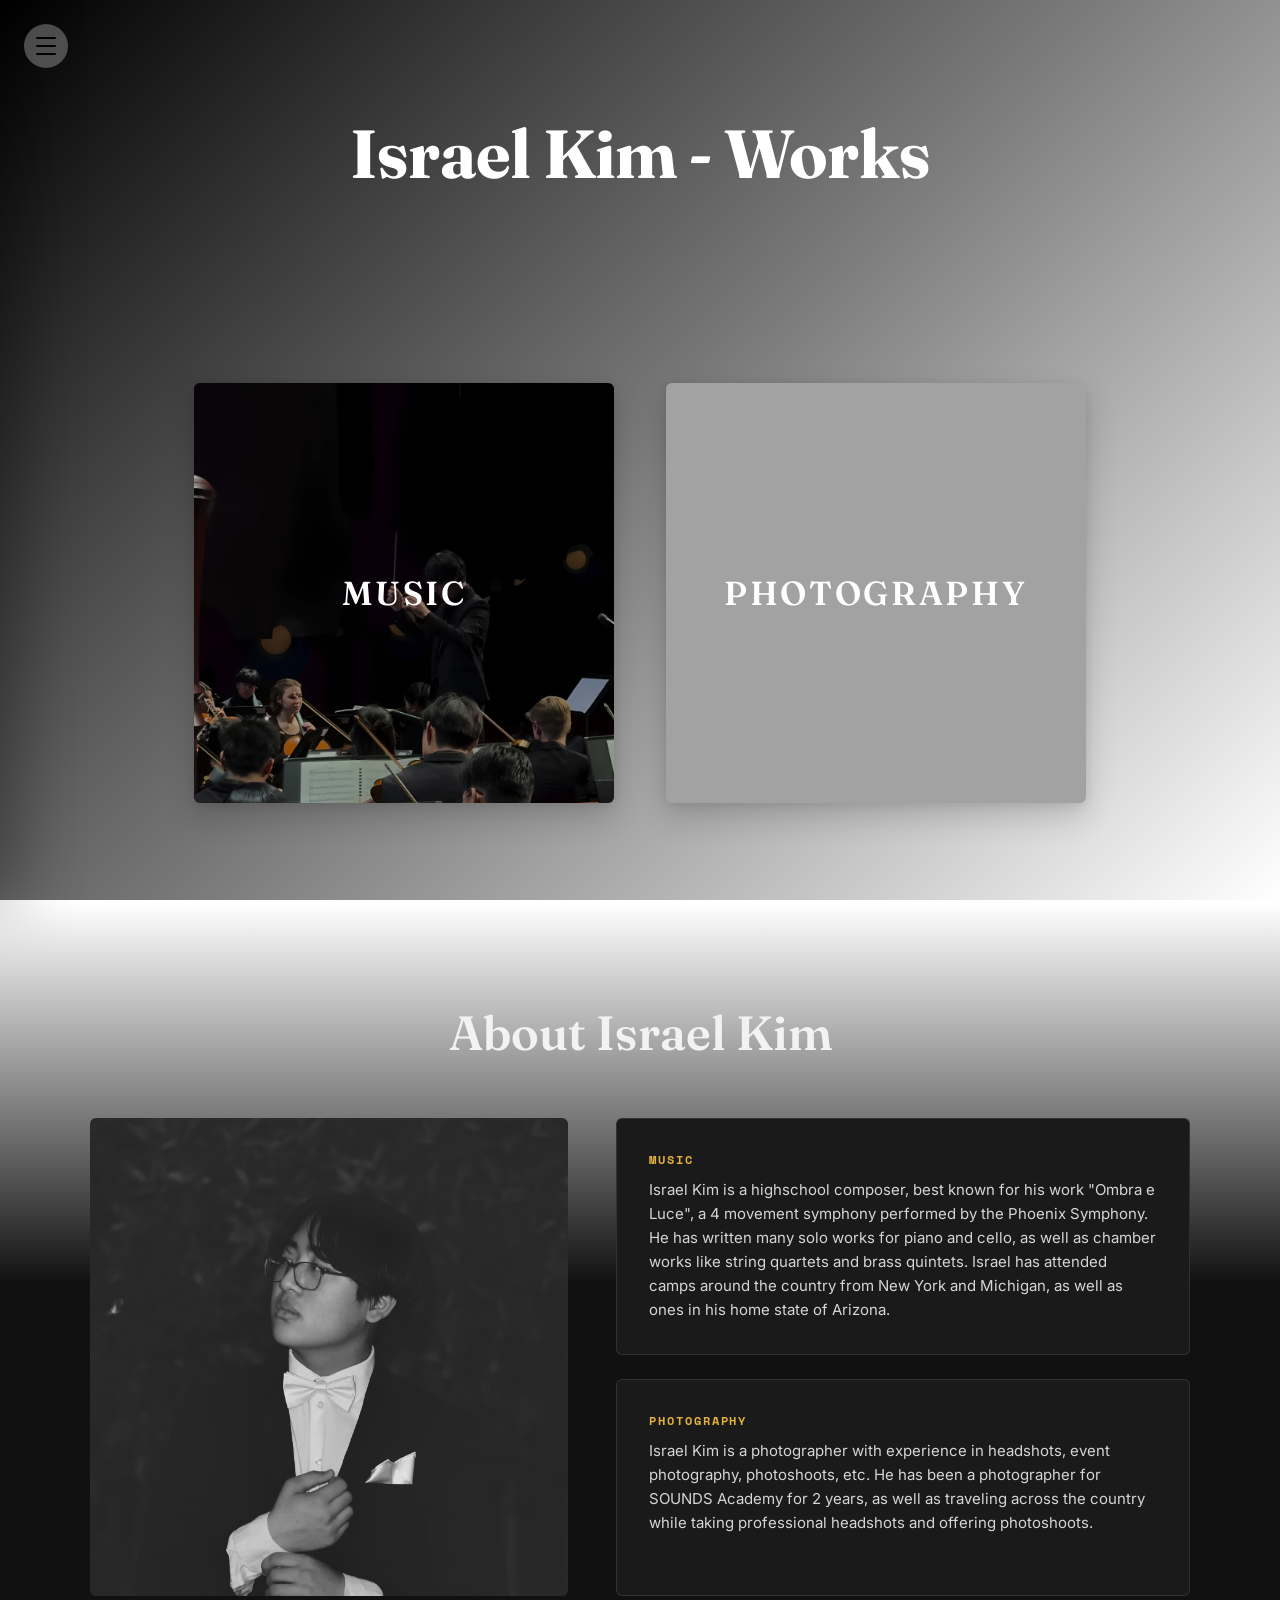
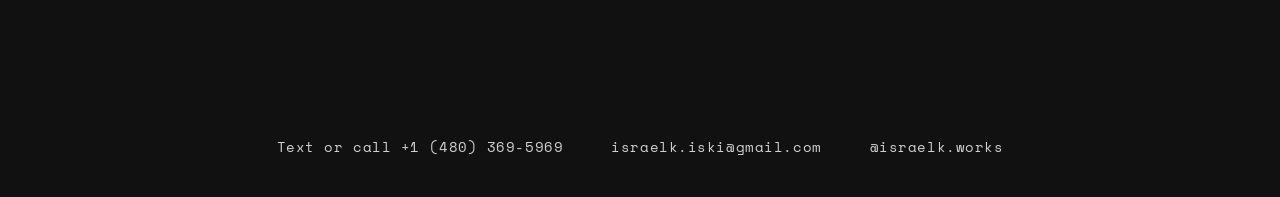
==== index.html @ 0e0b4b6c "Add files via upload" ====
<!doctype html>
<html lang="en">
<head>
<meta charset="UTF-8">
<meta name="viewport" content="width=device-width, initial-scale=1.0">
<title>Israel Kim - Works</title>
<link rel="preconnect" href="https://fonts.googleapis.com">
<link rel="preconnect" href="https://fonts.gstatic.com" crossorigin>
<link href="https://fonts.googleapis.com/css2?family=Fraunces:ital,opsz,wght@0,9..144,300;0,9..144,600;1,9..144,500&family=Space+Mono:wght@400;700&family=Inter:wght@400;500&display=swap" rel="stylesheet">
<link rel="stylesheet" href="style.css">
<link rel="icon" type="image/x-icon" href="/Pictures/squareImage-1200x1200.png">
</head>
<body class="home">

<button class="nav-toggle" id="navToggle" aria-label="Open menu" aria-expanded="false">
  <span></span><span></span><span></span>
</button>

<div class="nav-overlay" id="navOverlay"></div>

<nav class="sidenav" id="sideNav" aria-hidden="true">
  <a href="/">Home</a>
  <a href="/music">Music</a>
  <a href="/photography">Photography</a>
  <a href="/#contact">Contact</a>
  <a href="mailto:israelk.iski@gmail.com">israelk.iski@gmail.com</a>
</nav>

<header class="hero">
  <h1 class="hero__title">Israel Kim - Works</h1>
</header>

<main class="buttons">

  <a href="/music" class="btn btn--music" aria-label="Enter Music">
    <span class="btn__label">Music</span>
  </a>

  <a href="/photography" class="btn btn--photo" aria-label="Enter Photography">
    <span class="btn__label">Photography</span>
  </a>

</main>

<section class="about">
  <h2 class="about__title">About Israel Kim</h2>
  <div class="about__grid">
    <div class="about__photo" style="background-image: url('/Pictures/IMG_4898.jpg')"></div>
    <div class="about__bios">
      <div class="bio-box">
        <h3>Music</h3>
        <p>Israel Kim is a highschool composer, best known for his work "Ombra e Luce", a 4 movement symphony performed by the Phoenix Symphony. He has written many solo works for piano and cello, as well as chamber works like string quartets and brass quintets. Israel has attended camps around the country from New York and Michigan, as well as ones in his home state of Arizona.</p>
      </div>
      <div class="bio-box">
        <h3>Photography</h3>
        <p>Israel Kim is a photographer with experience in headshots, event photography, photoshoots, etc. He has been a photographer for SOUNDS Academy for 2 years, as well as traveling across the country while taking professional headshots and offering photoshoots.</p>
      </div>
    </div>
  </div>
</section>

<footer class="contact-strip" id="contact">
  <a href="tel:+14803695969">Text or call +1 (480) 369-5969</a>
  <a href="mailto:israelk.iski@gmail.com">israelk.iski@gmail.com</a>
  <a href="https://www.instagram.com/israelk.works?utm_source=ig_web_button_share_sheet&igsh=ZDNlZDc0MzIxNw==" target="_blank" rel="noopener noreferrer">@israelk.works</a>
</footer>

<script>
  const navToggle = document.getElementById('navToggle');
  const sideNav = document.getElementById('sideNav');
  const navOverlay = document.getElementById('navOverlay');

  function toggleNav() {
    const isOpen = document.body.classList.toggle('nav-open');
    navToggle.setAttribute('aria-expanded', isOpen);
    sideNav.setAttribute('aria-hidden', !isOpen);
  }

  navToggle.addEventListener('click', toggleNav);
  navOverlay.addEventListener('click', toggleNav);
</script>

</body>
</html>
---- style.css ----
/* ---------- tokens ---------- */
:root {
  --ink: #e3fff2;       /* music ground */
  --ink-2: #1B1D27;
  --amber: #E3B23C;     /* music accent, stage light */
  --amber-dim: #8a6c28;

  --bone: #2c5e47;      /* photography ground */
  --bone-2: #E4DDCE;
  --teal: #d9d9d9;      /* photography accent, darkroom ink */
  --teal-dim: #5c6c74;

  --paper: #1c1c1c;
  --line-on-dark: rgba(29, 36, 35,1);
  --line-on-light: rgba(18,19,26,0.14);

  --display: 'Fraunces', serif;
  --mono: 'Space Mono', monospace;
  --body: 'Inter', system-ui, sans-serif;
}

* { box-sizing: border-box; }
html, body { height: 100%; }
html { scroll-behavior: smooth; }
body {
  margin: 0;
  font-family: var(--body);
  background: var(--ink);
  color: var(--paper);
  overflow-x: hidden;
}
a { color: inherit; text-decoration: none; }

@media (prefers-reduced-motion: reduce) {
  * { animation-duration: 0.001ms !important; transition-duration: 0.001ms !important; }
}

/* ---------- minimalist homepage ---------- */
body.home {
  background: linear-gradient(135deg, #000000 0%, #7a7a7a 50%, #ffffff 100%);
  background-attachment: fixed;
  min-height: 100vh;
}

.hero {
  height: 34vh;
  min-height: 200px;
  display: flex;
  align-items: center;
  justify-content: center;
  isolation: isolate;
}

.hero__title {
  margin: 0;
  font-family: var(--display);
  font-weight: 700;
  font-size: clamp(30px, 6vw, 68px);
  letter-spacing: -0.01em;
  color: #fff;
  mix-blend-mode: difference;
  text-align: center;
  padding: 0 24px;
}

.buttons {
  display: flex;
  flex-wrap: wrap;
  align-items: center;
  justify-content: center;
  gap: clamp(20px, 4vw, 56px);
  padding: clamp(36px, 6vw, 80px) 5vw clamp(50px, 8vw, 100px);
}

.btn {
  position: relative;
  display: flex;
  align-items: center;
  justify-content: center;
  overflow: hidden;
  width: min(36vw, 420px);
  aspect-ratio: 1 / 1;
  border-radius: 6px;
  background-color: #cfcfcf;
  background-size: cover;
  background-position: center;
  box-shadow: 0 14px 30px rgba(0,0,0,0.16), 0 2px 8px rgba(0,0,0,0.08);
  transition: transform 420ms cubic-bezier(.19,1,.22,1), box-shadow 420ms ease;
  isolation: isolate;
}

/* backgrounds Ã¢â‚¬â€ swap these two url()s for new photos any time */
.btn--music { background-image: url("/Pictures/image1.jpg"); }
.btn--photo { background-image: url("/Pictures/IMG_6822.jpeg"); }

.btn::before {
  content: "";
  position: absolute;
  inset: 0;
  background: rgba(0,0,0,0.22);
  transition: background 420ms ease;
  z-index: 0;
}

.btn__label {
  position: relative;
  z-index: 1;
  font-family: var(--display);
  font-weight: 600;
  font-size: clamp(20px, 2.6vw, 36px);
  color: #fff;
  letter-spacing: 0.08em;
  text-transform: uppercase;
  transition: text-shadow 420ms ease, transform 420ms ease;
}

.btn:hover,
.btn:focus-visible {
  transform: translateY(-6px) scale(1.02);
  box-shadow: 0 24px 48px rgba(0,0,0,0.26), 0 0 60px rgba(255,255,255,0.35);
}
.btn--music:hover, .btn--music:focus-visible {
  box-shadow: 0 24px 48px rgba(0,0,0,0.26), 0 0 60px rgba(227,178,60,0.55);
}
.btn--photo:hover, .btn--photo:focus-visible {
  box-shadow: 0 24px 48px rgba(0,0,0,0.26), 0 0 60px rgba(34,48,58,0.45);
}

.btn:hover::before { background: rgba(0,0,0,0.1); }

.btn:hover .btn__label,
.btn:focus-visible .btn__label {
  transform: scale(1.04);
  text-shadow: 0 0 18px rgba(255,255,255,0.9), 0 0 46px rgba(255,255,255,0.55);
}

.btn:focus-visible {
  outline: 2px solid #fff;
  outline-offset: -6px;
}

/* ---------- mobile ---------- */
@media (max-width: 719px) {
  .hero { height: 26vh; min-height: 160px; }
  .buttons {
    flex-direction: column;
    padding: 28px 8vw 56px;
    gap: 28px;
  }
  .btn { width: min(78vw, 380px); }
}

/* ---------- hamburger + sliding sidebar ---------- */
.nav-toggle {
  position: fixed;
  top: 24px;
  left: 24px;
  z-index: 60;
  width: 44px;
  height: 44px;
  display: flex;
  flex-direction: column;
  align-items: center;
  justify-content: center;
  gap: 6px;
  background: rgba(255,255,255,0.28);
  border: none;
  border-radius: 50%;
  cursor: pointer;
  backdrop-filter: blur(3px);
  transition: background 300ms ease;
}
.nav-toggle:hover { background: rgba(255,255,255,0.42); }

.nav-toggle span {
  display: block;
  width: 20px;
  height: 2px;
  background: currentColor;
  border-radius: 2px;
  transition: transform 380ms cubic-bezier(.19,1,.22,1), opacity 220ms ease;
}

body.nav-open .nav-toggle span:nth-child(1) { transform: translateY(8px) rotate(45deg); }
body.nav-open .nav-toggle span:nth-child(2) { opacity: 0; }
body.nav-open .nav-toggle span:nth-child(3) { transform: translateY(-8px) rotate(-45deg); }

.sidenav {
  position: fixed;
  top: 0;
  left: 0;
  height: 100vh;
  width: min(280px, 78vw);
  background: #101010;
  box-shadow: 20px 0 60px rgba(0,0,0,0.3);
  z-index: 55;
  display: flex;
  flex-direction: column;
  gap: 4px;
  padding: 104px 32px 32px;
  transform: translateX(-100%);
  transition: transform 480ms cubic-bezier(.19,1,.22,1);
}
body.nav-open .sidenav { transform: translateX(0); }

.sidenav a {
  font-family: var(--display);
  font-size: 20px;
  color: #fff;
  padding: 14px 0;
  border-bottom: 1px solid rgba(255,255,255,0.14);
  transition: opacity 200ms ease;
}
.sidenav a:hover { opacity: 0.6; }

.nav-overlay {
  position: fixed;
  inset: 0;
  background: rgba(0,0,0,0.4);
  opacity: 0;
  pointer-events: none;
  transition: opacity 420ms ease;
  z-index: 50;
}
body.nav-open .nav-overlay { opacity: 1; pointer-events: auto; }

/* ---------- shared sub-page chrome ---------- */
.page {
  min-height: 100vh;
}
.page--music { background: var(--ink); color: var(--paper); }
.page--photo { background: var(--bone); color: var(--teal); }

.page__header {
  display: flex;
  align-items: center;
  justify-content: end;
  gap: 10px;
  padding: clamp(20px, 4vw, 40px) clamp(24px, 5vw, 64px);
  border-bottom: 1px solid var(--line-on-dark);
}
.page--photo .page__header { border-bottom: 1px solid var(--line-on-light); }

.back {
  position: static !important;
  font-size: 20px;
}

.page__kicker {
  font-family: var(--mono);
  font-size: 12px;
  letter-spacing: 0.18em;
  text-transform: uppercase;
  opacity: 0.6;
}

.page__title {
  font-family: var(--display);
  font-weight: 600;
  font-size: clamp(40px, 7vw, 88px);
  line-height: 0.95;
  margin: 0 0 8px;
  padding: 0 clamp(24px, 5vw, 64px);
  padding-top: clamp(28px, 5vw, 56px);
}

.page__intro {
  font-family: var(--body);
  font-size: 15px;
  max-width: 46ch;
  opacity: 0.75;
  padding: 0 clamp(24px, 5vw, 64px);
  margin-bottom: clamp(36px, 6vw, 64px);
}

/* track list */
.tracklist {
  padding: 0 clamp(24px, 5vw, 64px) 80px;
  display: flex;
  flex-direction: column;
}
.track {
  display: grid;
  grid-template-columns: 2.5em 1fr auto;
  gap: 20px;
  align-items: center;
  padding: 18px 0;
  border-bottom: 1px solid var(--line-on-dark);
  font-family: var(--mono);
}
.track__index { color: var(--amber); font-size: 13px; }
.track__name { font-family: var(--body); font-size: 17px; }
.track__meta { font-size: 12px; opacity: 0.55; letter-spacing: 0.04em; }

/* photo grid */
.grid {
  padding: 0 clamp(24px, 5vw, 64px) 80px;
  display: grid;
  grid-template-columns: repeat(auto-fill, minmax(220px, 1fr));
  gap: clamp(10px, 2vw, 20px);
}
.frame {
  position: relative;
  aspect-ratio: 4/5;
  background: linear-gradient(160deg, #d8d0bd, #c7bda5);
  display: flex;
  align-items: flex-end;
  padding: 14px;
  overflow: hidden;
}
.frame::before {
  content: "";
  position: absolute; inset: 8px;
  border: 1px solid rgba(34,48,58,0.25);
  pointer-events: none;
}
.frame span {
  font-family: var(--mono);
  font-size: 11px;
  letter-spacing: 0.04em;
  color: var(--teal);
  opacity: 0.7;
}

/* ---------- homepage: about section ---------- */
.about {
  position: relative;
  background: linear-gradient(to bottom, rgba(17,17,17,0) 0, #111 380px);
  color: #f2f2f2;
  padding: clamp(56px, 8vw, 100px) 5vw;
}

.about__title {
  font-family: var(--display);
  font-weight: 600;
  font-size: clamp(28px, 4vw, 48px);
  text-align: center;
  margin: 0 0 clamp(32px, 5vw, 56px);
}

.about__grid {
  display: grid;
  grid-template-columns: 1fr 1.2fr;
  gap: clamp(24px, 4vw, 48px);
  max-width: 1100px;
  margin: 0 auto;
}

.about__photo {
  aspect-ratio: 1 / 1;
  border-radius: 6px;
  background: #2a2a2a;
  display: flex;
  align-items: center;
  justify-content: center;
  color: rgba(255,255,255,0.4);
  font-family: var(--mono);
  font-size: 13px;
  letter-spacing: 0.06em;
  background-size: cover;
  background-position: center;
}

.about__bios {
  display: flex;
  flex-direction: column;
  gap: clamp(16px, 2.5vw, 24px);
}

.bio-box {
  background: #1a1a1a;
  border: 1px solid rgba(255,255,255,0.1);
  border-radius: 6px;
  padding: clamp(20px, 3vw, 32px);
  flex: 1;
}

.bio-box h3 {
  margin: 0 0 10px;
  font-family: var(--mono);
  font-size: 12px;
  letter-spacing: 0.16em;
  text-transform: uppercase;
  color: var(--amber);
}

.bio-box p {
  margin: 0;
  font-family: var(--body);
  font-size: 15px;
  line-height: 1.6;
  color: rgba(255,255,255,0.82);
}

@media (max-width: 719px) {
  .about__grid { grid-template-columns: 1fr; }
}

/* ---------- homepage: contact strip ---------- */
.contact-strip {
  background: #111;
  padding: clamp(28px, 4vw, 40px) 5vw;
  display: flex;
  flex-wrap: wrap;
  align-items: center;
  justify-content: center;
  gap: clamp(20px, 4vw, 48px);
}

.contact-strip a {
  font-family: var(--mono);
  font-size: 14px;
  letter-spacing: 0.04em;
  color: #f2f2f2;
  opacity: 0.85;
  transition: opacity 200ms ease;
}
.contact-strip a:hover { opacity: 1; }

/* ---------- individual track pages ---------- */
.track-detail {
  display: grid;
  grid-template-columns: 1.6fr 1fr;
  gap: clamp(24px, 4vw, 56px);
  padding: 0 clamp(24px, 5vw, 64px) 80px;
  align-items: start;
}

.track-detail__video {
  position: relative;
  width: 100%;
  aspect-ratio: 16 / 9;
  background: #000;
  border-radius: 6px;
  overflow: hidden;
}
.track-detail__video iframe {
  position: absolute;
  inset: 0;
  width: 100%;
  height: 100%;
  border: 0;
}

.track-detail__desc {
  border-left: 1px solid var(--line-on-dark);
  padding-left: clamp(20px, 3vw, 32px);
}
.page--photo .track-detail__desc { border-left: 1px solid var(--line-on-light); }

.track-detail__desc h2 {
  font-family: var(--display);
  font-weight: 600;
  font-size: clamp(22px, 2.6vw, 32px);
  margin: 0 0 8px;
}

.track-detail__desc .track-detail__meta {
  font-family: var(--mono);
  font-size: 12px;
  opacity: 0.6;
  margin: 0 0 20px;
}

.track-detail__desc p {
  font-family: var(--body);
  font-size: 15px;
  line-height: 1.7;
  opacity: 0.85;
}

@media (max-width: 719px) {
  .track-detail { grid-template-columns: 1fr; }
  .track-detail__desc {
    border-left: none;
    border-top: 1px solid var(--line-on-dark);
    padding-left: 0;
    padding-top: 20px;
  }
  .page--photo .track-detail__desc { border-top: 1px solid var(--line-on-light); }
}
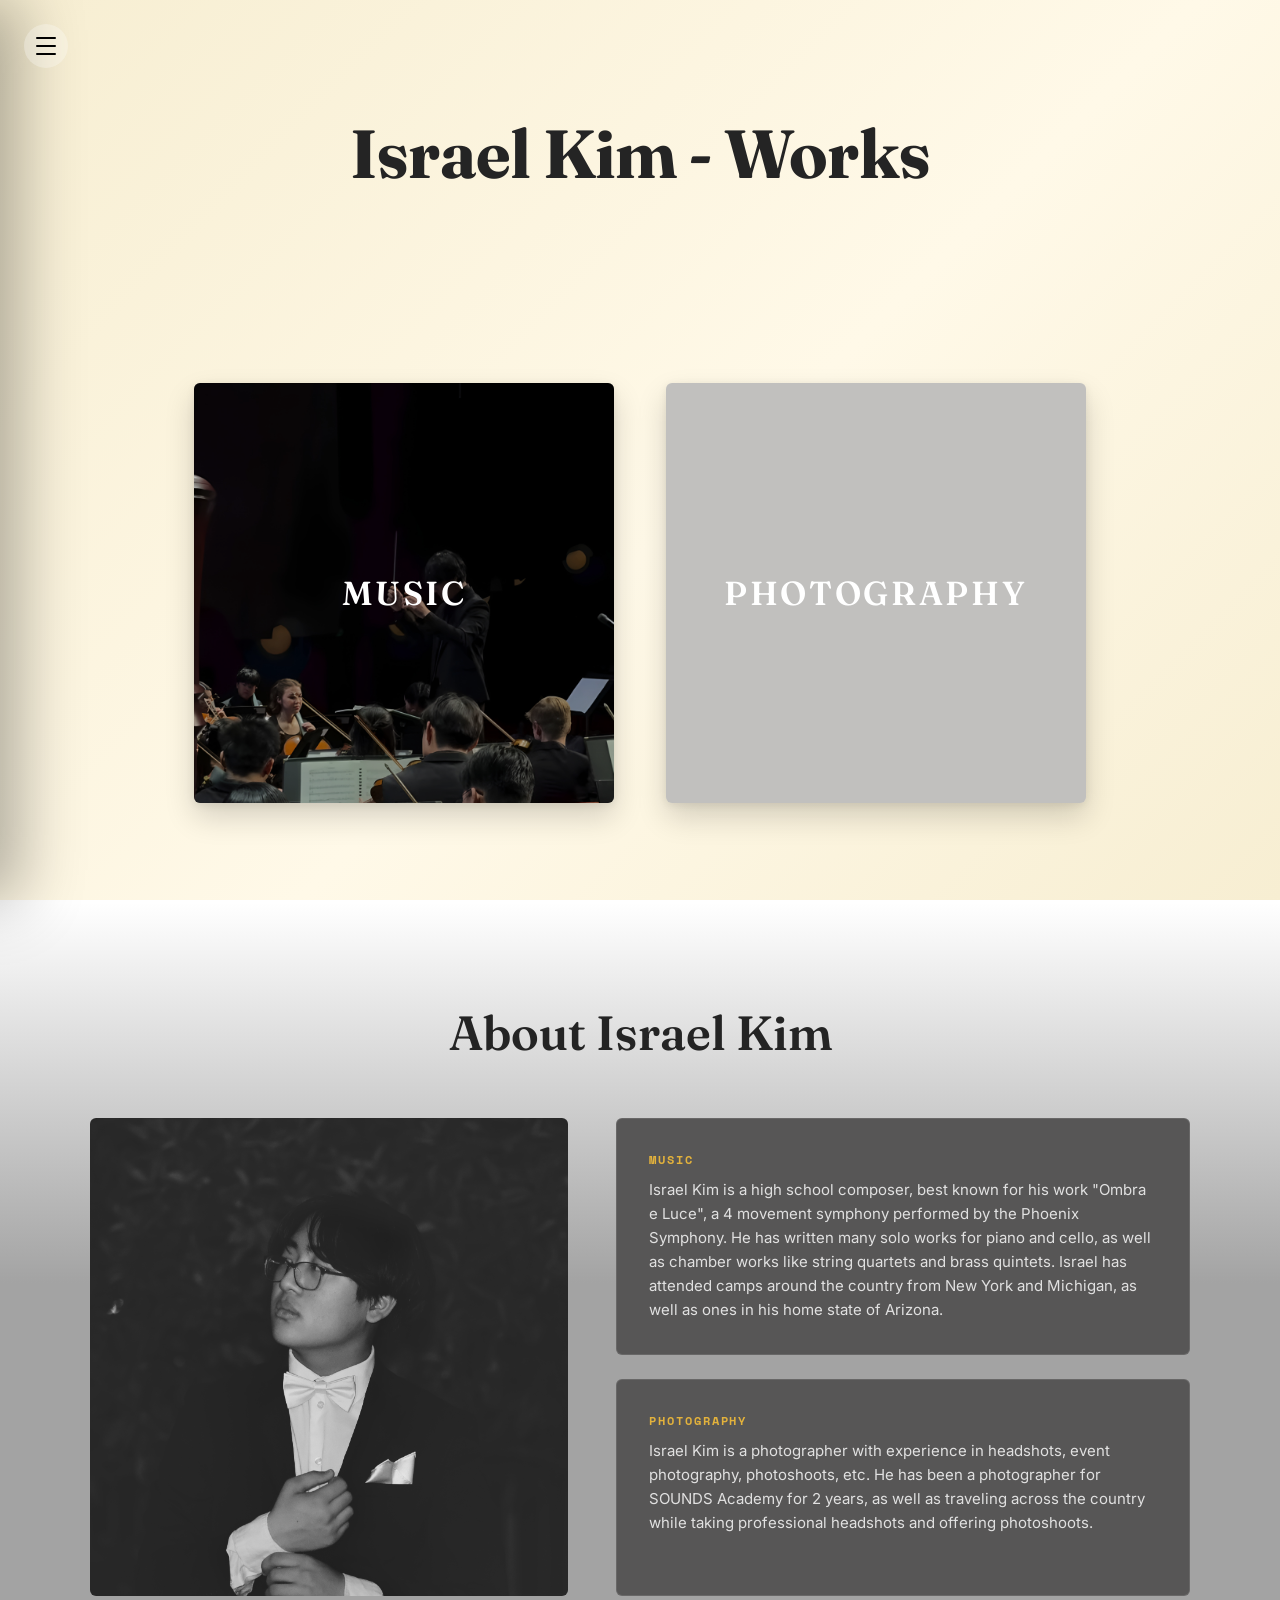
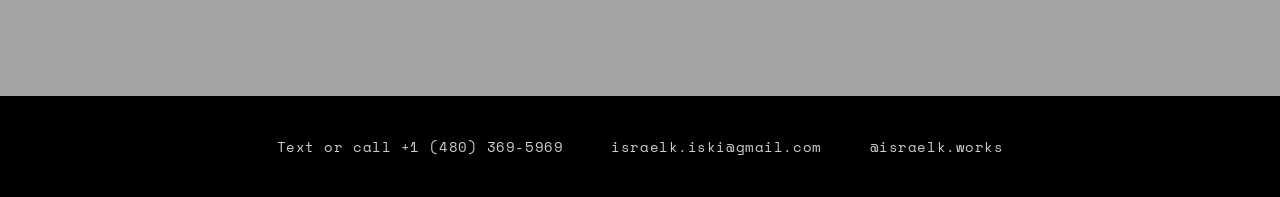
==== commit a9608ac3: "Fix typo in Israel Kim's biography" ====
--- a/index.html
+++ b/index.html
@@ -49,7 +49,7 @@
     <div class="about__bios">
       <div class="bio-box">
         <h3>Music</h3>
-        <p>Israel Kim is a highschool composer, best known for his work "Ombra e Luce", a 4 movement symphony performed by the Phoenix Symphony. He has written many solo works for piano and cello, as well as chamber works like string quartets and brass quintets. Israel has attended camps around the country from New York and Michigan, as well as ones in his home state of Arizona.</p>
+        <p>Israel Kim is a high school composer, best known for his work "Ombra e Luce", a 4 movement symphony performed by the Phoenix Symphony. He has written many solo works for piano and cello, as well as chamber works like string quartets and brass quintets. Israel has attended camps around the country from New York and Michigan, as well as ones in his home state of Arizona.</p>
       </div>
       <div class="bio-box">
         <h3>Photography</h3>
--- a/style.css
+++ b/style.css
@@ -1,6 +1,6 @@
 /* ---------- tokens ---------- */
 :root {
-  --ink: #e3fff2;       /* music ground */
+  --ink: #f5c387;       /* music ground */
   --ink-2: #1B1D27;
   --amber: #E3B23C;     /* music accent, stage light */
   --amber-dim: #8a6c28;
@@ -37,7 +37,7 @@
 
 /* ---------- minimalist homepage ---------- */
 body.home {
-  background: linear-gradient(135deg, #000000 0%, #7a7a7a 50%, #ffffff 100%);
+  background: linear-gradient(135deg, #f7eed2 0%, #fff9e8 55%, #f7eed2 100%);
   background-attachment: fixed;
   min-height: 100vh;
 }
@@ -57,8 +57,7 @@
   font-weight: 700;
   font-size: clamp(30px, 6vw, 68px);
   letter-spacing: -0.01em;
-  color: #fff;
-  mix-blend-mode: difference;
+  color: #242424;
   text-align: center;
   padding: 0 24px;
 }
@@ -81,7 +80,7 @@
   width: min(36vw, 420px);
   aspect-ratio: 1 / 1;
   border-radius: 6px;
-  background-color: #cfcfcf;
+  background-color: #f7f6f3;
   background-size: cover;
   background-position: center;
   box-shadow: 0 14px 30px rgba(0,0,0,0.16), 0 2px 8px rgba(0,0,0,0.08);
@@ -325,8 +324,8 @@
 /* ---------- homepage: about section ---------- */
 .about {
   position: relative;
-  background: linear-gradient(to bottom, rgba(17,17,17,0) 0, #111 380px);
-  color: #f2f2f2;
+  background: linear-gradient(to bottom, rgba(163,163,163,0) 0, #a3a3a3 380px);
+  color: #f2ede8;
   padding: clamp(56px, 8vw, 100px) 5vw;
 }
 
@@ -336,6 +335,7 @@
   font-size: clamp(28px, 4vw, 48px);
   text-align: center;
   margin: 0 0 clamp(32px, 5vw, 56px);
+  color: #242424;
 }
 
 .about__grid {
@@ -349,7 +349,7 @@
 .about__photo {
   aspect-ratio: 1 / 1;
   border-radius: 6px;
-  background: #2a2a2a;
+  background: #a3a3a3;
   display: flex;
   align-items: center;
   justify-content: center;
@@ -368,7 +368,7 @@
 }
 
 .bio-box {
-  background: #1a1a1a;
+  background: #575656;
   border: 1px solid rgba(255,255,255,0.1);
   border-radius: 6px;
   padding: clamp(20px, 3vw, 32px);
@@ -398,7 +398,7 @@
 
 /* ---------- homepage: contact strip ---------- */
 .contact-strip {
-  background: #111;
+  background: #000;
   padding: clamp(28px, 4vw, 40px) 5vw;
   display: flex;
   flex-wrap: wrap;
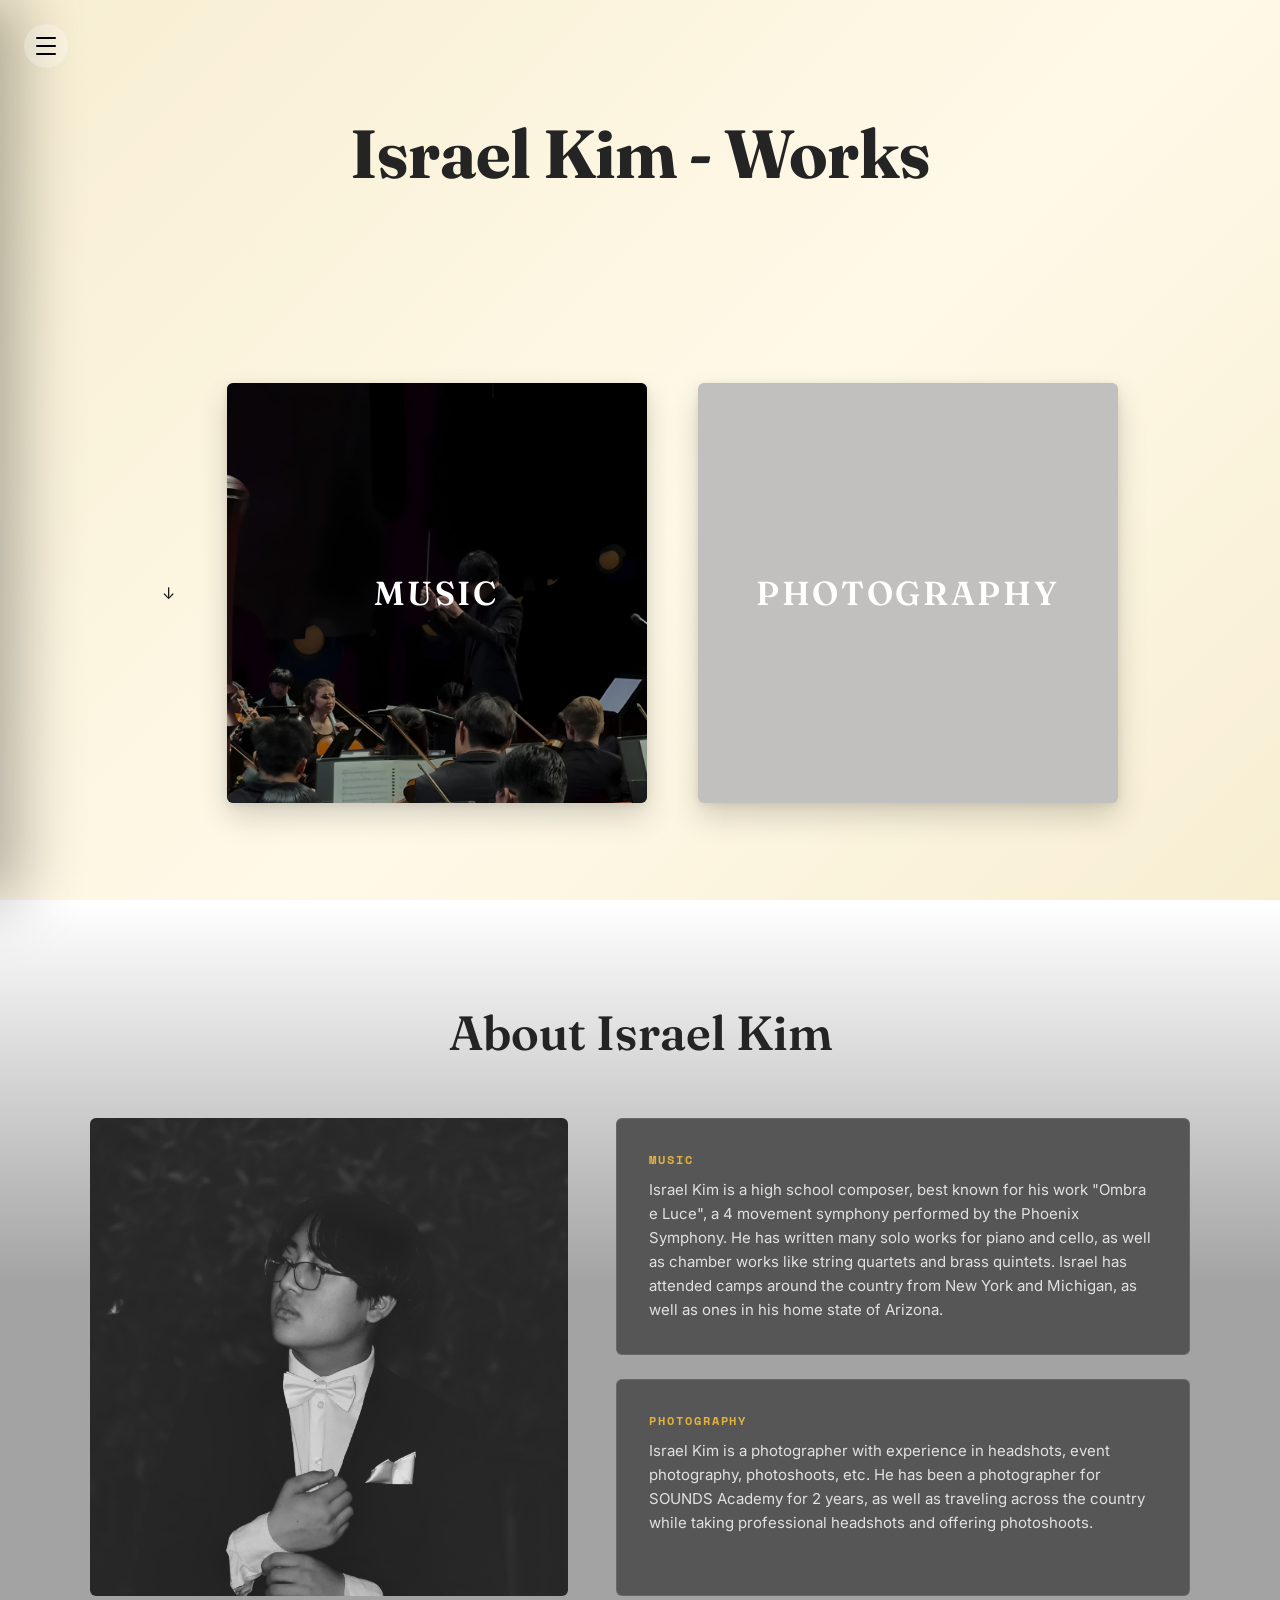
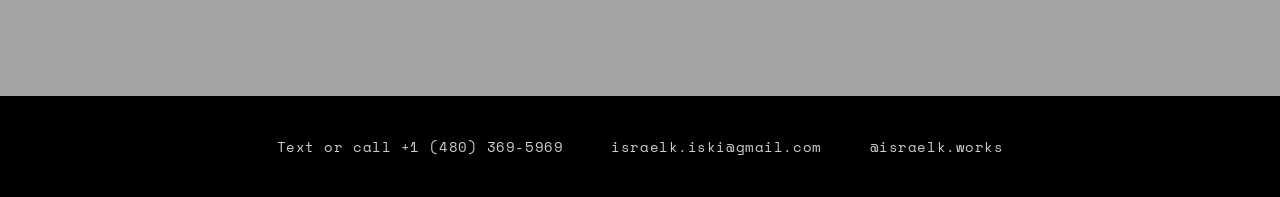
==== commit 0d8e42cd: "Update index.html" ====
--- a/index.html
+++ b/index.html
@@ -31,6 +31,10 @@
 </header>
 
 <main class="buttons">
+
+  <div class="scroll-cue" aria-hidden="true">
+  <span class="scroll-cue__arrow">&#8595;</span>
+</div>
 
   <a href="/music" class="btn btn--music" aria-label="Enter Music">
     <span class="btn__label">Music</span>
--- a/style.css
+++ b/style.css
@@ -1,6 +1,6 @@
 /* ---------- tokens ---------- */
 :root {
-  --ink: #f5c387;       /* music ground */
+  --ink: #fce7a7;       /* music ground */
   --ink-2: #1B1D27;
   --amber: #E3B23C;     /* music accent, stage light */
   --amber-dim: #8a6c28;
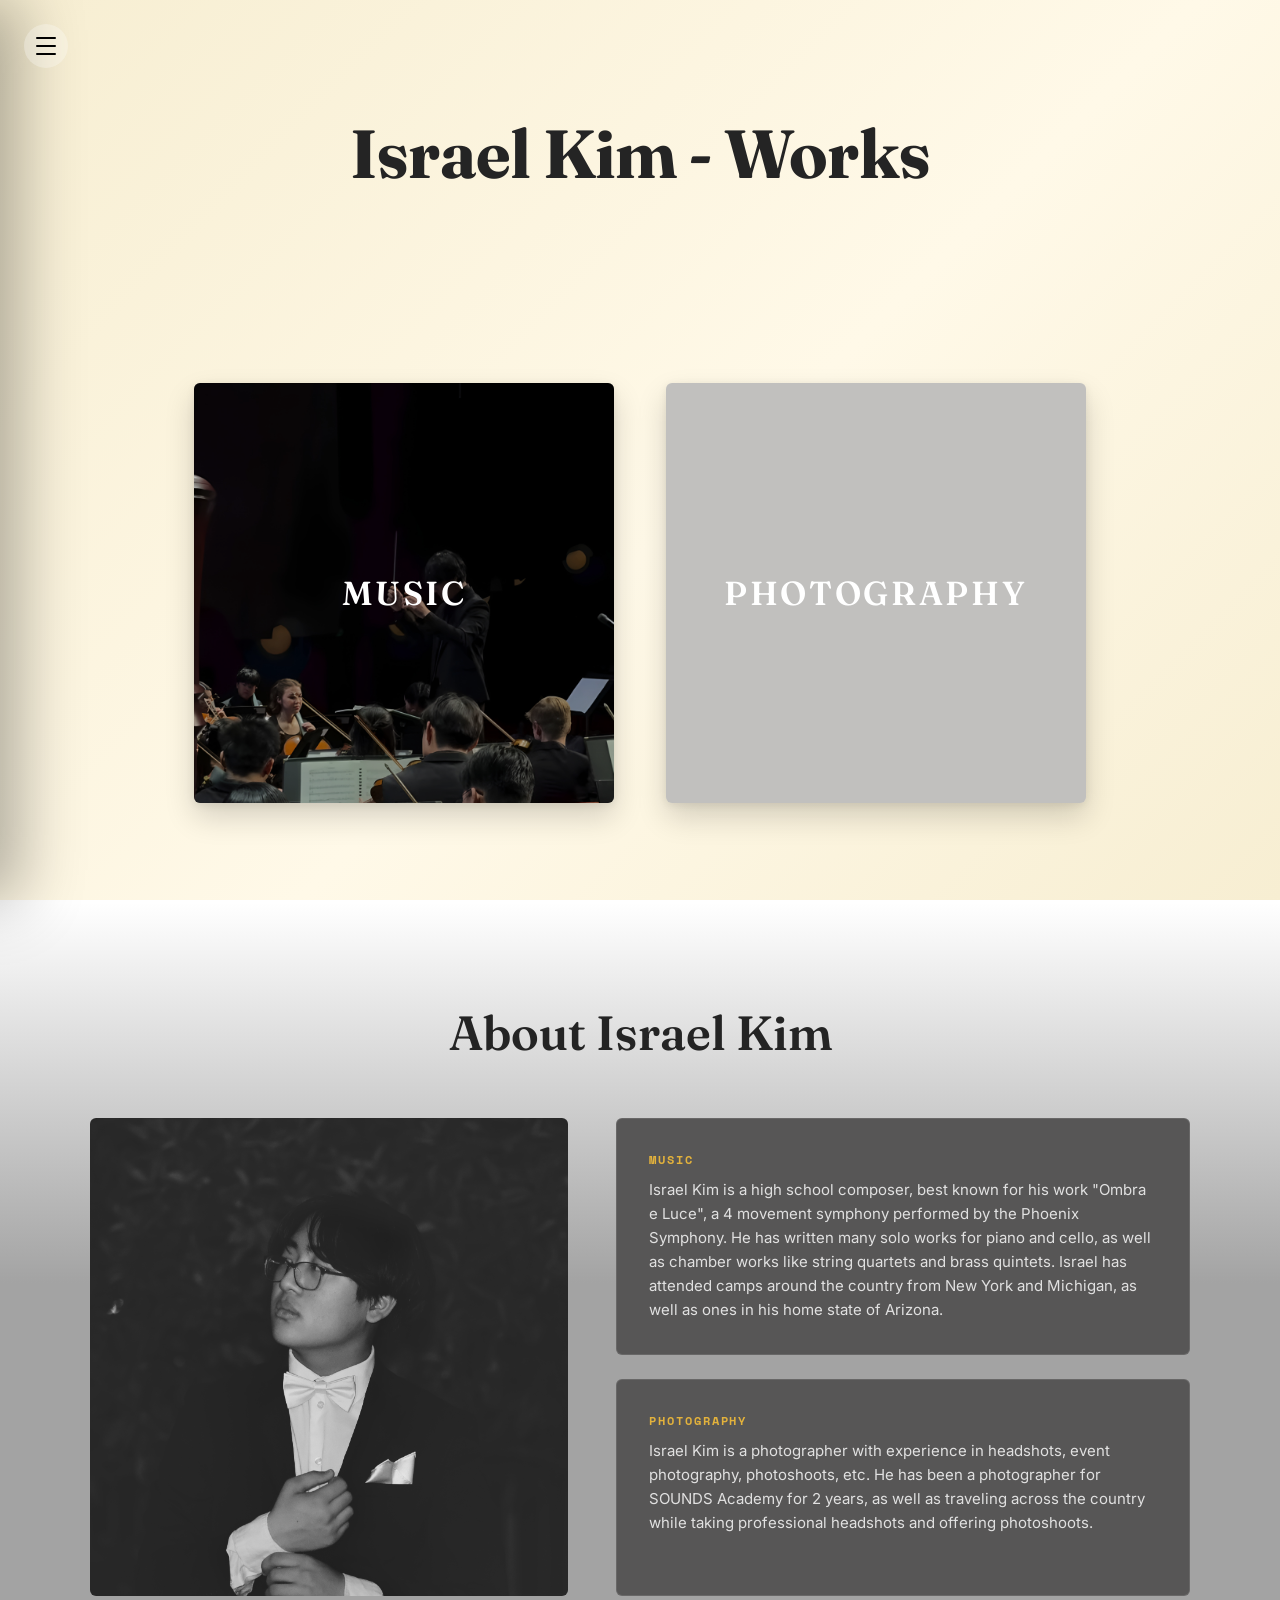
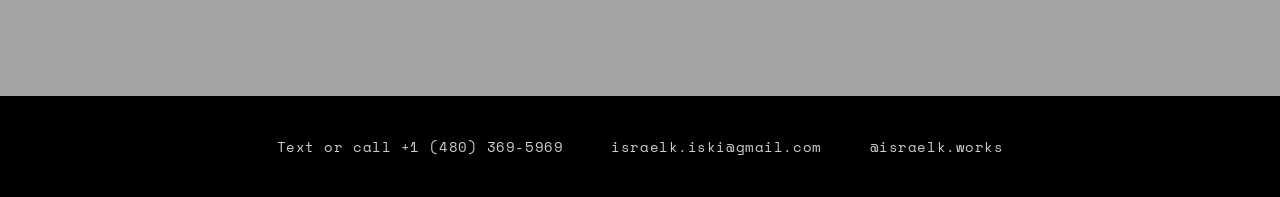
==== commit 8afe370a: "Update index.html" ====
--- a/index.html
+++ b/index.html
@@ -31,10 +31,6 @@
 </header>
 
 <main class="buttons">
-
-  <div class="scroll-cue" aria-hidden="true">
-  <span class="scroll-cue__arrow">&#8595;</span>
-</div>
 
   <a href="/music" class="btn btn--music" aria-label="Enter Music">
     <span class="btn__label">Music</span>
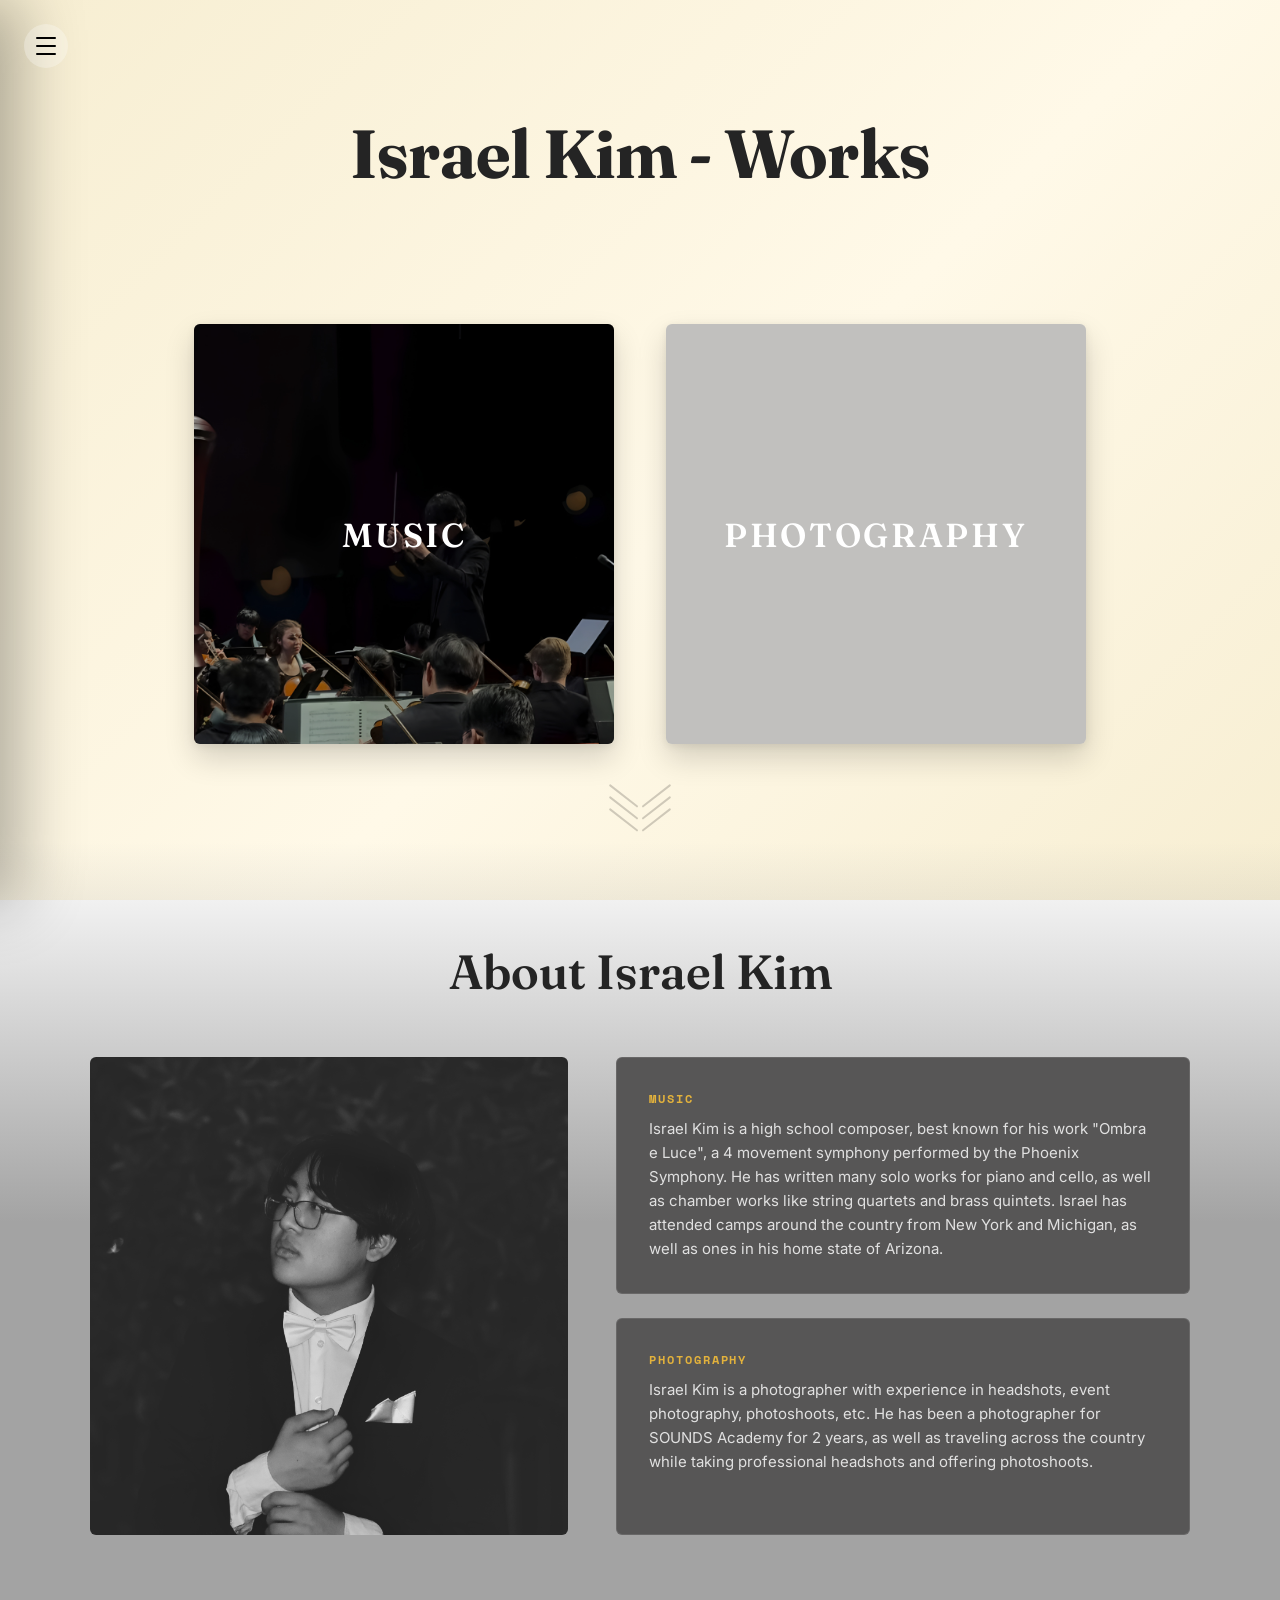
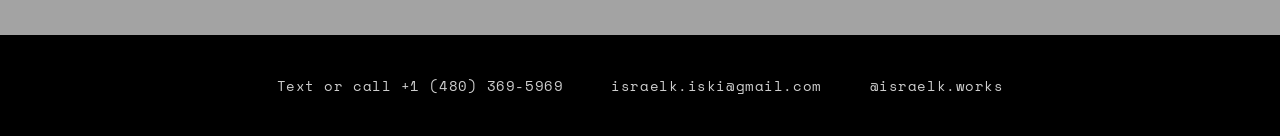
==== commit b775e917: "Change 'Contact' link to 'About / Contact'" ====
--- a/index.html
+++ b/index.html
@@ -22,7 +22,7 @@
   <a href="/">Home</a>
   <a href="/music">Music</a>
   <a href="/photography">Photography</a>
-  <a href="/#contact">Contact</a>
+  <a href="/#contact">About / Contact</a>
   <a href="mailto:israelk.iski@gmail.com">israelk.iski@gmail.com</a>
 </nav>
 
@@ -41,6 +41,12 @@
   </a>
 
 </main>
+
+  <div class="scroll-cue" aria-hidden="true">
+  <span class="chevron"></span>
+  <span class="chevron"></span>
+  <span class="chevron"></span>
+</div>
 
 <section class="about">
   <h2 class="about__title">About Israel Kim</h2>
--- a/style.css
+++ b/style.css
@@ -59,7 +59,7 @@
   letter-spacing: -0.01em;
   color: #242424;
   text-align: center;
-  padding: 0 24px;
+  padding: 0 15px;
 }
 
 .buttons {
@@ -68,7 +68,7 @@
   align-items: center;
   justify-content: center;
   gap: clamp(20px, 4vw, 56px);
-  padding: clamp(36px, 6vw, 80px) 5vw clamp(50px, 8vw, 100px);
+  padding: clamp(12px, 1.5vw, 18px) 5vw clamp(25px, 4vw, 40px);
 }
 
 .btn {
@@ -148,6 +148,54 @@
   }
   .btn { width: min(78vw, 380px); }
 }
+.scroll-cue {
+  display: flex;
+  flex-direction: column;
+  align-items: center;
+  gap: 2px;
+  padding-bottom: clamp(12px, 2vw, 24px);
+  color: #1c1815;
+}
+
+.chevron {
+  width: 60px;
+  height: 10px;
+  position: relative;
+  opacity: 0.2;
+  animation: chevron-pulse 1.6s ease-in-out infinite;
+}
+
+.chevron::before,
+.chevron::after {
+  content: "";
+  position: absolute;
+  top: 0;
+  width: 60%;
+  height: 2px;
+  background: currentColor;
+  border-radius: 2px;
+}
+
+.chevron::before {
+  left: 0;
+  transform: rotate(38deg);
+  transform-origin: left top;
+}
+
+.chevron::after {
+  right: 0;
+  transform: rotate(-38deg);
+  transform-origin: right top;
+}
+
+.chevron:nth-child(1) { animation-delay: 0s; }
+.chevron:nth-child(2) { animation-delay: 0.18s; }
+.chevron:nth-child(3) { animation-delay: 0.36s; }
+
+@keyframes chevron-pulse {
+  0%, 100% { opacity: 0.15; transform: translateY(0); }
+  50% { opacity: 0.9; transform: translateY(3px); }
+}
 
 /* ---------- hamburger + sliding sidebar ---------- */
 .nav-toggle {
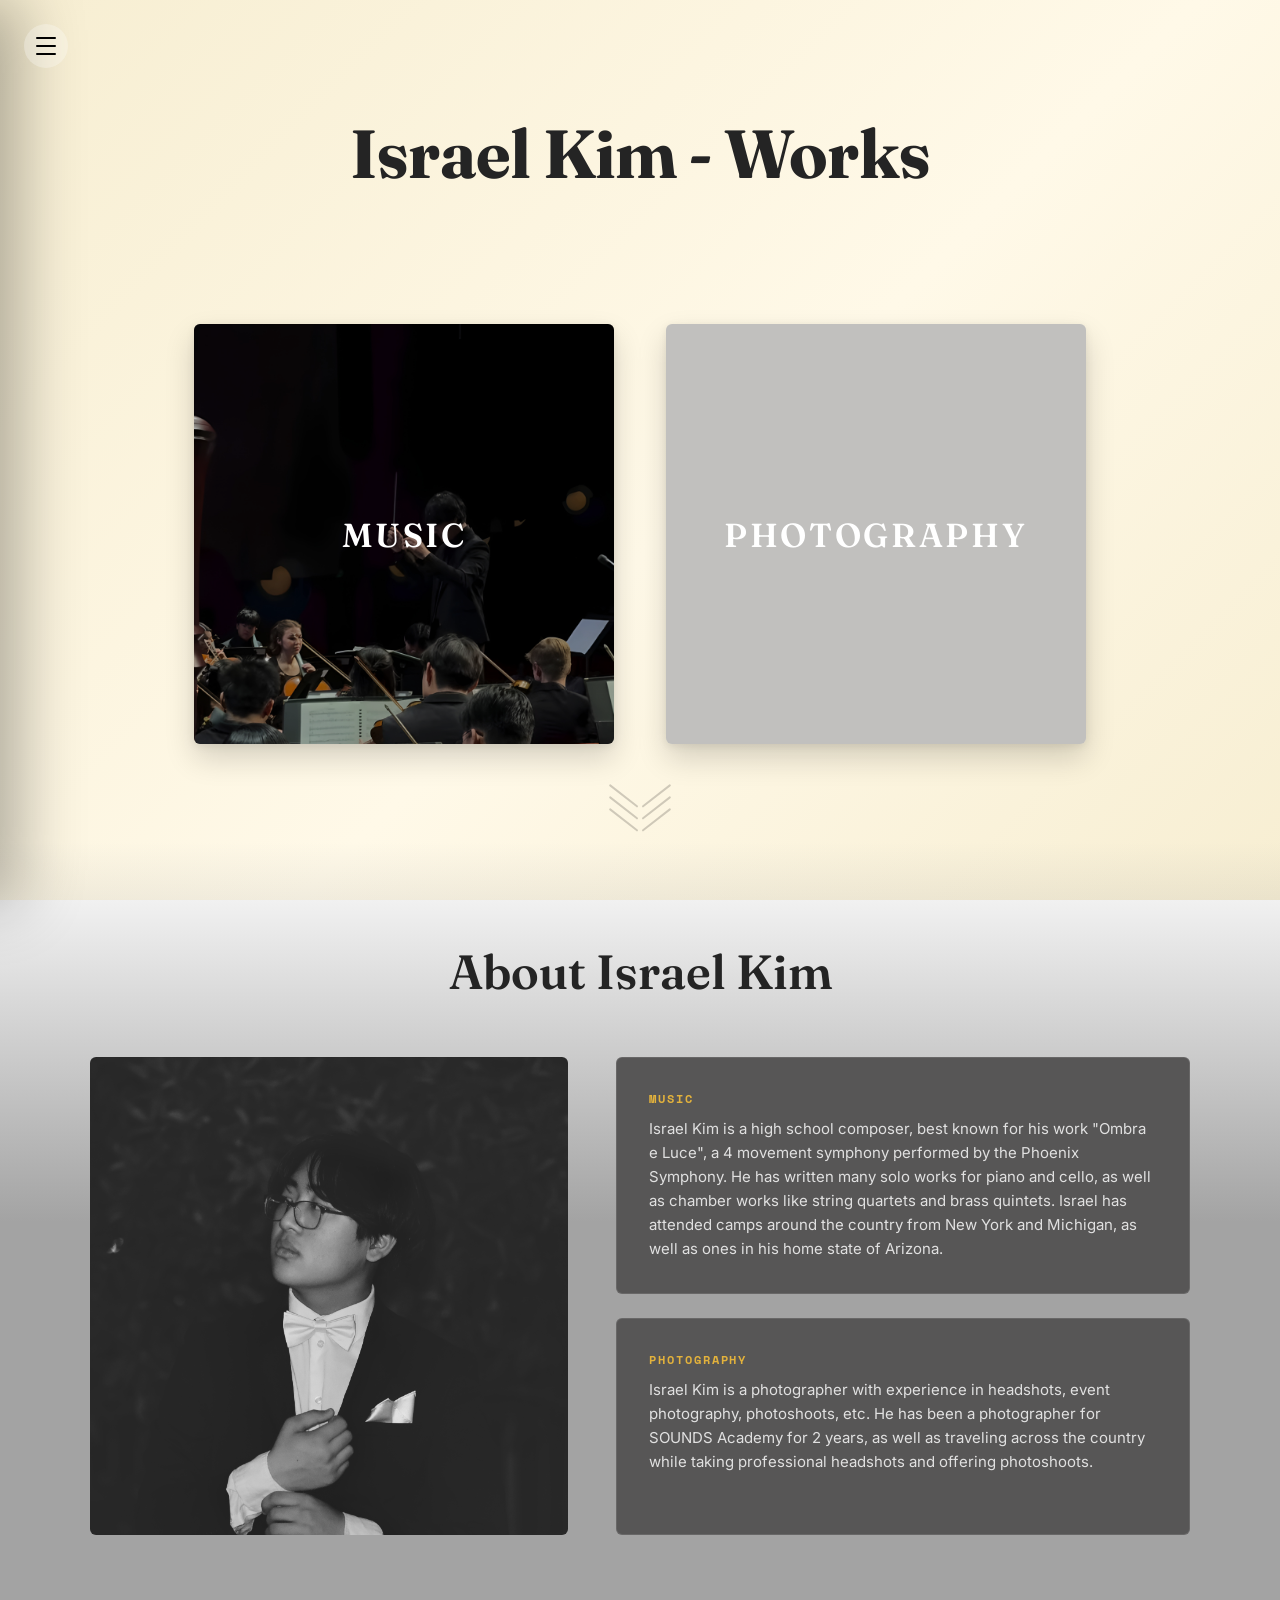
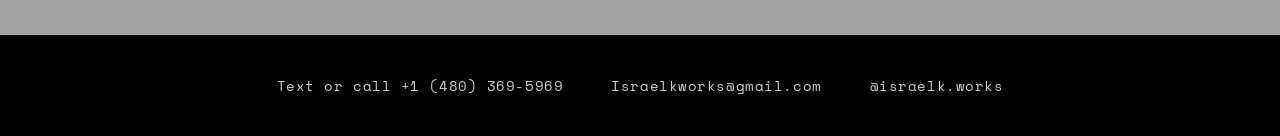
==== commit d9485cc1: "Update index.html" ====
--- a/index.html
+++ b/index.html
@@ -23,7 +23,7 @@
   <a href="/music">Music</a>
   <a href="/photography">Photography</a>
   <a href="/#contact">About / Contact</a>
-  <a href="mailto:israelk.iski@gmail.com">israelk.iski@gmail.com</a>
+  <a href="mailto:israelkworks@gmail.com">Israelkworks@gmail.com</a>
 </nav>
 
 <header class="hero">
@@ -67,7 +67,7 @@
 
 <footer class="contact-strip" id="contact">
   <a href="tel:+14803695969">Text or call +1 (480) 369-5969</a>
-  <a href="mailto:israelk.iski@gmail.com">israelk.iski@gmail.com</a>
+  <a href="mailto:Israelkworks@gmail.com">Israelkworks@gmail.com</a>
   <a href="https://www.instagram.com/israelk.works?utm_source=ig_web_button_share_sheet&igsh=ZDNlZDc0MzIxNw==" target="_blank" rel="noopener noreferrer">@israelk.works</a>
 </footer>
 
--- a/style.css
+++ b/style.css
@@ -1,11 +1,11 @@
 /* ---------- tokens ---------- */
 :root {
-  --ink: #fce7a7;       /* music ground */
+  --ink: #faf3de;       /* music ground */
   --ink-2: #1B1D27;
   --amber: #E3B23C;     /* music accent, stage light */
   --amber-dim: #8a6c28;
 
-  --bone: #2c5e47;      /* photography ground */
+  --bone: #3e543a;      /* photography ground */
   --bone-2: #E4DDCE;
   --teal: #d9d9d9;      /* photography accent, darkroom ink */
   --teal-dim: #5c6c74;
